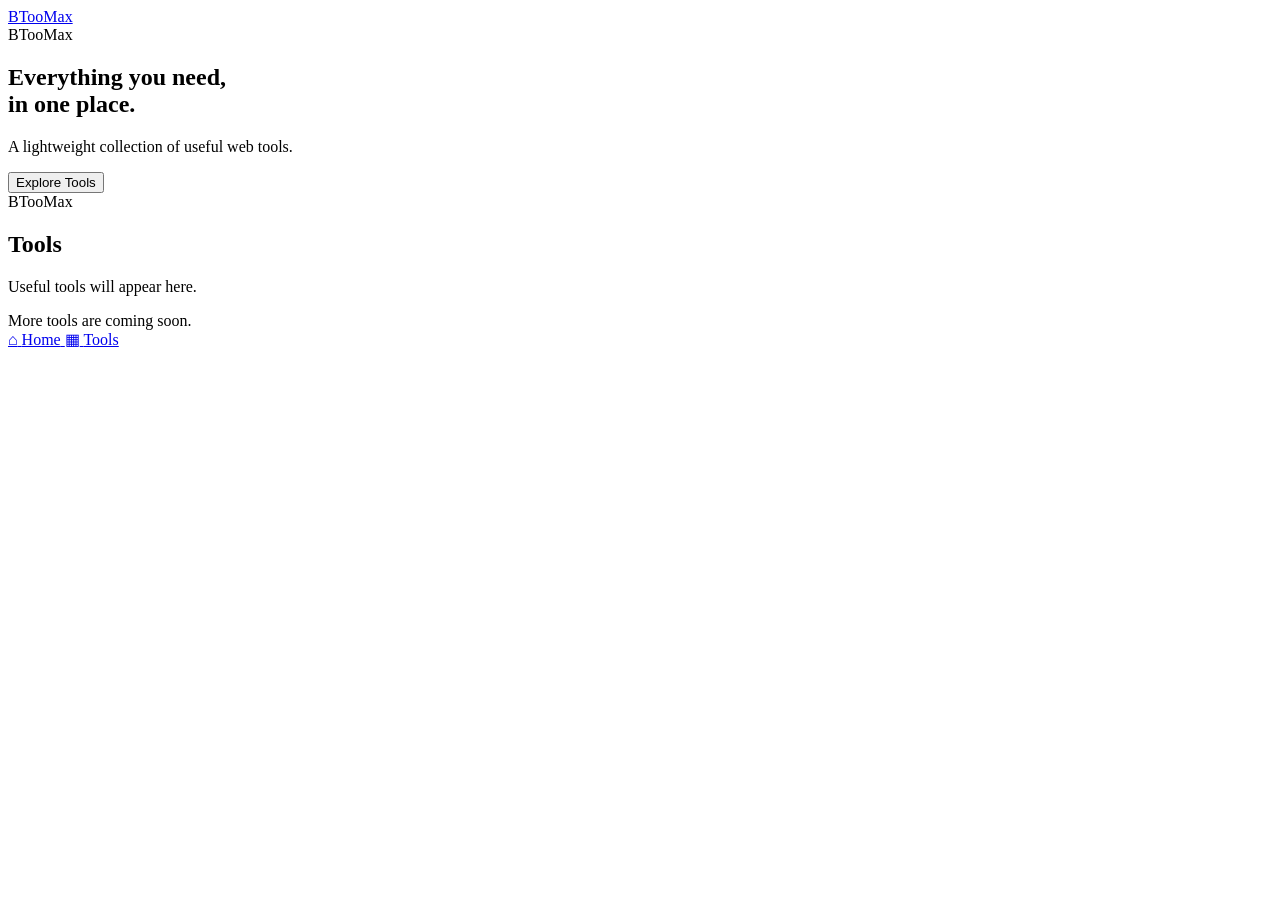
==== index.html @ d12a0102 "Create BTooMax base layout" ====
<!doctype html>
<html lang="en">
<head>
  <meta charset="UTF-8">
  <meta name="viewport" content="width=device-width, initial-scale=1.0">
  <meta name="theme-color" content="#0b0f19">
  <title>BTooMax</title>
  <link rel="stylesheet" href="style.css">
</head>
<body>
  <header class="topbar">
    <a class="brand" href="#home" data-page="home" aria-label="BTooMax Home">BTooMax</a>
  </header>

  <main id="app" class="page">
    <section id="home" class="screen active">
      <div class="hero">
        <span class="eyebrow">BTooMax</span>
        <h1>Everything you need,<br>in one place.</h1>
        <p>A lightweight collection of useful web tools.</p>
        <button class="primary-btn" data-page="tools">Explore Tools</button>
      </div>
    </section>

    <section id="tools" class="screen">
      <div class="section-head">
        <span class="eyebrow">BTooMax</span>
        <h2>Tools</h2>
        <p>Useful tools will appear here.</p>
      </div>
      <div class="empty-state">More tools are coming soon.</div>
    </section>
  </main>

  <nav class="bottom-nav" aria-label="Main navigation">
    <a href="#home" class="nav-item active" data-page="home">
      <span class="nav-icon">⌂</span>
      <span>Home</span>
    </a>
    <a href="#tools" class="nav-item" data-page="tools">
      <span class="nav-icon">▦</span>
      <span>Tools</span>
    </a>
  </nav>

  <script src="script.js"></script>
</body>
</html>
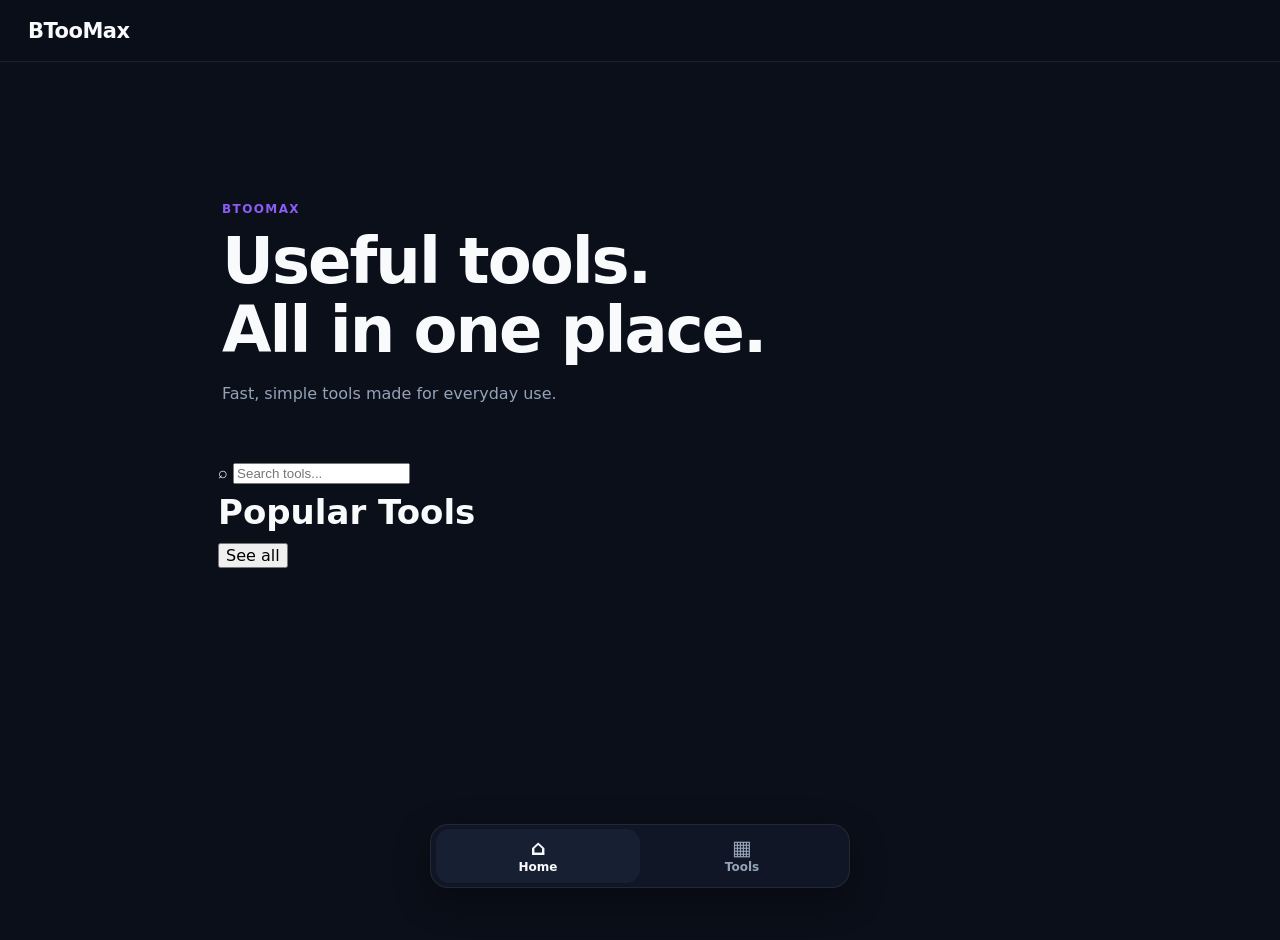
==== commit b1f4d674: "Add home search and popular tools UI" ====
--- a/index.html
+++ b/index.html
@@ -16,31 +16,36 @@
     <section id="home" class="screen active">
       <div class="hero">
         <span class="eyebrow">BTooMax</span>
-        <h1>Everything you need,<br>in one place.</h1>
-        <p>A lightweight collection of useful web tools.</p>
-        <button class="primary-btn" data-page="tools">Explore Tools</button>
+        <h1>Useful tools.<br>All in one place.</h1>
+        <p>Fast, simple tools made for everyday use.</p>
       </div>
+
+      <div class="search-box">
+        <span class="search-icon">⌕</span>
+        <input id="tool-search" type="search" placeholder="Search tools..." autocomplete="off" aria-label="Search tools">
+      </div>
+      <div id="search-results" class="search-results" aria-live="polite"></div>
+
+      <div class="section-title">
+        <h2>Popular Tools</h2>
+        <button class="text-btn" data-page="tools">See all</button>
+      </div>
+      <div id="popular-tools" class="tool-grid"></div>
     </section>
 
     <section id="tools" class="screen">
       <div class="section-head">
         <span class="eyebrow">BTooMax</span>
         <h2>Tools</h2>
-        <p>Useful tools will appear here.</p>
+        <p>Choose a tool to get started.</p>
       </div>
-      <div class="empty-state">More tools are coming soon.</div>
+      <div id="all-tools" class="tool-grid"></div>
     </section>
   </main>
 
   <nav class="bottom-nav" aria-label="Main navigation">
-    <a href="#home" class="nav-item active" data-page="home">
-      <span class="nav-icon">⌂</span>
-      <span>Home</span>
-    </a>
-    <a href="#tools" class="nav-item" data-page="tools">
-      <span class="nav-icon">▦</span>
-      <span>Tools</span>
-    </a>
+    <a href="#home" class="nav-item active" data-page="home"><span class="nav-icon">⌂</span><span>Home</span></a>
+    <a href="#tools" class="nav-item" data-page="tools"><span class="nav-icon">▦</span><span>Tools</span></a>
   </nav>
 
   <script src="script.js"></script>
--- a/style.css
+++ b/style.css
@@ -0,0 +1,126 @@
+:root {
+  --bg: #0b0f19;
+  --surface: #111827;
+  --surface-2: #172033;
+  --text: #f8fafc;
+  --muted: #94a3b8;
+  --accent: #7c3aed;
+  --accent-2: #8b5cf6;
+  --border: rgba(255,255,255,.08);
+}
+* { box-sizing: border-box; }
+html { scroll-behavior: smooth; }
+body {
+  margin: 0;
+  min-height: 100vh;
+  background: var(--bg);
+  color: var(--text);
+  font-family: system-ui, -apple-system, BlinkMacSystemFont, "Segoe UI", sans-serif;
+  padding-bottom: 82px;
+}
+button, a { font: inherit; }
+a { color: inherit; text-decoration: none; }
+
+.topbar {
+  position: sticky;
+  top: 0;
+  z-index: 20;
+  height: 62px;
+  display: flex;
+  align-items: center;
+  padding: 0 18px;
+  background: rgba(11,15,25,.92);
+  border-bottom: 1px solid var(--border);
+  backdrop-filter: blur(12px);
+}
+.brand {
+  font-size: 21px;
+  font-weight: 800;
+  letter-spacing: -.5px;
+}
+.page {
+  width: min(100%, 900px);
+  margin: 0 auto;
+  padding: 18px;
+}
+.screen { display: none; min-height: calc(100vh - 160px); }
+.screen.active { display: block; }
+
+.hero {
+  padding: 12vh 4px 40px;
+}
+.eyebrow {
+  display: inline-block;
+  color: var(--accent-2);
+  font-size: 12px;
+  font-weight: 800;
+  letter-spacing: 1.4px;
+  text-transform: uppercase;
+}
+h1, h2 { margin: 10px 0 12px; line-height: 1.08; }
+h1 { font-size: clamp(36px, 10vw, 64px); letter-spacing: -2px; }
+h2 { font-size: 34px; }
+p { color: var(--muted); line-height: 1.6; }
+.primary-btn {
+  margin-top: 16px;
+  border: 0;
+  border-radius: 12px;
+  padding: 12px 17px;
+  color: white;
+  background: var(--accent);
+  cursor: pointer;
+}
+.primary-btn:active { transform: scale(.98); }
+
+.section-head { padding: 24px 4px 10px; }
+.empty-state {
+  margin-top: 20px;
+  padding: 24px;
+  border: 1px solid var(--border);
+  border-radius: 16px;
+  background: var(--surface);
+  color: var(--muted);
+  text-align: center;
+}
+
+.bottom-nav {
+  position: fixed;
+  left: 50%;
+  bottom: 12px;
+  z-index: 30;
+  transform: translateX(-50%);
+  width: min(calc(100% - 24px), 420px);
+  height: 64px;
+  display: flex;
+  align-items: center;
+  justify-content: space-around;
+  padding: 5px;
+  border: 1px solid var(--border);
+  border-radius: 18px;
+  background: rgba(17,24,39,.95);
+  box-shadow: 0 12px 35px rgba(0,0,0,.35);
+  backdrop-filter: blur(14px);
+}
+.nav-item {
+  width: 50%;
+  height: 54px;
+  display: flex;
+  flex-direction: column;
+  align-items: center;
+  justify-content: center;
+  gap: 2px;
+  border-radius: 14px;
+  color: var(--muted);
+  font-size: 12px;
+  font-weight: 650;
+}
+.nav-item.active {
+  color: var(--text);
+  background: var(--surface-2);
+}
+.nav-icon { font-size: 21px; line-height: 20px; }
+
+@media (min-width: 700px) {
+  .topbar { padding: 0 28px; }
+  .page { padding: 28px; }
+}
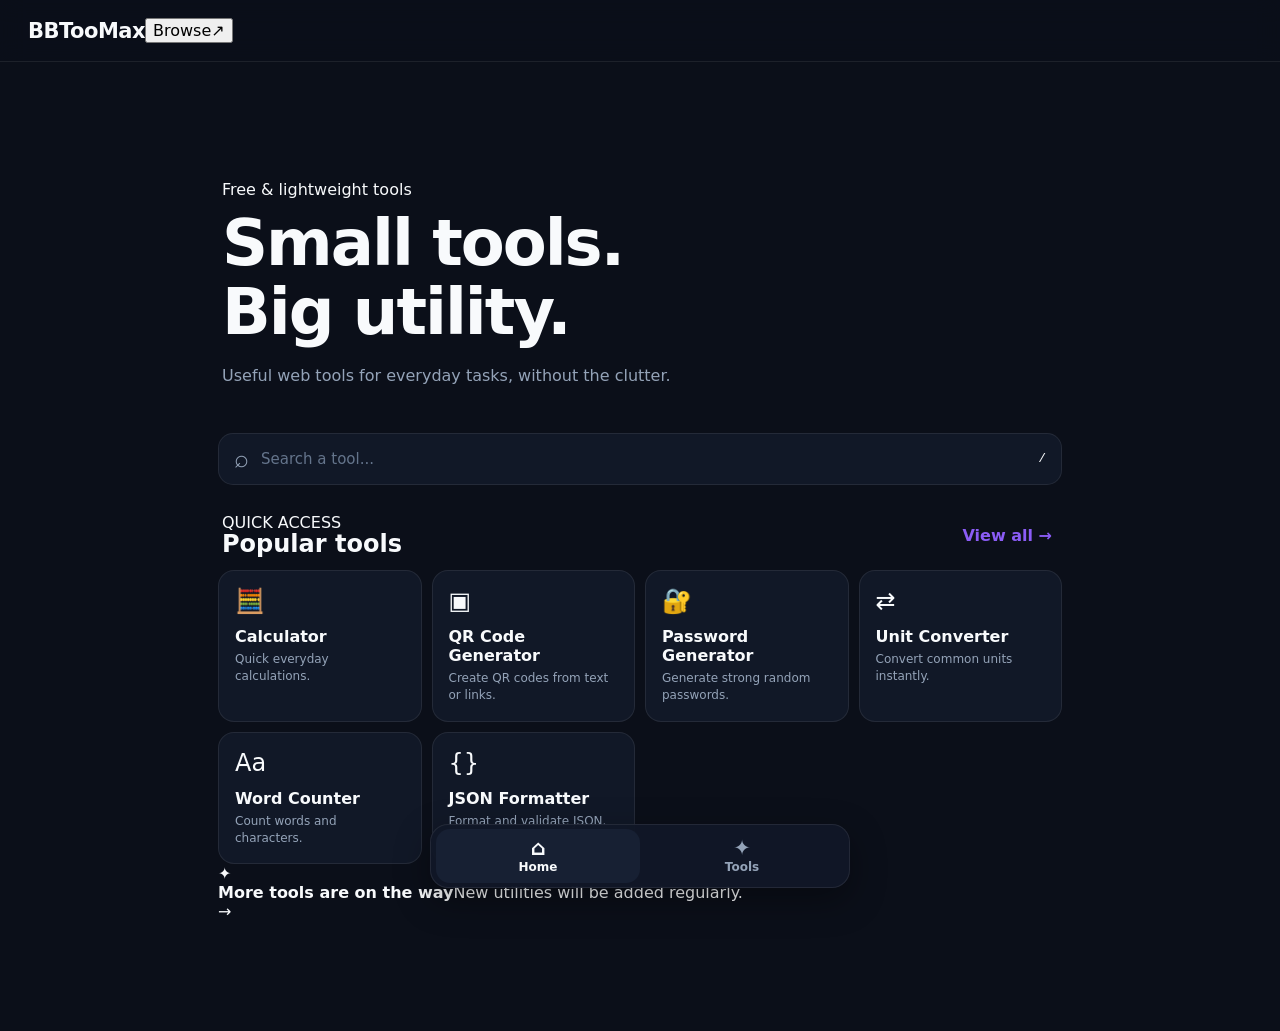
==== commit 422a0d6a: "Modernize BTooMax interface" ====
--- a/index.html
+++ b/index.html
@@ -3,51 +3,63 @@
 <head>
   <meta charset="UTF-8">
   <meta name="viewport" content="width=device-width, initial-scale=1.0">
-  <meta name="theme-color" content="#0b0f19">
-  <title>BTooMax</title>
+  <meta name="theme-color" content="#080a12">
+  <title>BTooMax — Simple tools, made better</title>
   <link rel="stylesheet" href="style.css">
 </head>
 <body>
+  <div class="ambient ambient-one"></div><div class="ambient ambient-two"></div>
+
   <header class="topbar">
-    <a class="brand" href="#home" data-page="home" aria-label="BTooMax Home">BTooMax</a>
+    <a class="brand" href="#home" data-page="home" aria-label="BTooMax Home">
+      <span class="brand-mark">B</span><span>BTooMax</span>
+    </a>
+    <button class="header-tools" data-page="tools"><span>Browse</span><span class="arrow">↗</span></button>
   </header>
 
-  <main id="app" class="page">
+  <main class="page">
     <section id="home" class="screen active">
       <div class="hero">
-        <span class="eyebrow">BTooMax</span>
-        <h1>Useful tools.<br>All in one place.</h1>
-        <p>Fast, simple tools made for everyday use.</p>
+        <div class="hero-badge"><span class="status-dot"></span> Free &amp; lightweight tools</div>
+        <h1>Small tools.<br><span>Big utility.</span></h1>
+        <p>Useful web tools for everyday tasks, without the clutter.</p>
       </div>
 
-      <div class="search-box">
-        <span class="search-icon">⌕</span>
-        <input id="tool-search" type="search" placeholder="Search tools..." autocomplete="off" aria-label="Search tools">
+      <div class="search-wrap">
+        <div class="search-box">
+          <span class="search-icon">⌕</span>
+          <input id="tool-search" type="search" placeholder="Search a tool..." autocomplete="off" aria-label="Search tools">
+          <kbd>/</kbd>
+        </div>
+        <div id="search-results" class="search-results" aria-live="polite"></div>
       </div>
-      <div id="search-results" class="search-results" aria-live="polite"></div>
 
       <div class="section-title">
-        <h2>Popular Tools</h2>
-        <button class="text-btn" data-page="tools">See all</button>
+        <div><span class="section-kicker">QUICK ACCESS</span><h2>Popular tools</h2></div>
+        <button class="text-btn" data-page="tools">View all <span>→</span></button>
       </div>
       <div id="popular-tools" class="tool-grid"></div>
+
+      <div class="mini-banner">
+        <div class="banner-icon">✦</div>
+        <div><strong>More tools are on the way</strong><span>New utilities will be added regularly.</span></div>
+        <span class="banner-arrow">→</span>
+      </div>
     </section>
 
     <section id="tools" class="screen">
-      <div class="section-head">
-        <span class="eyebrow">BTooMax</span>
-        <h2>Tools</h2>
-        <p>Choose a tool to get started.</p>
+      <div class="tools-heading">
+        <div><span class="section-kicker">BTOOMAX TOOLKIT</span><h2>All tools</h2><p>Pick a tool and get straight to work.</p></div>
+        <div class="tool-count"><strong id="tool-count">12</strong><span>tools</span></div>
       </div>
-      <div id="all-tools" class="tool-grid"></div>
+      <div id="all-tools" class="tool-grid all-tools-grid"></div>
     </section>
   </main>
 
   <nav class="bottom-nav" aria-label="Main navigation">
     <a href="#home" class="nav-item active" data-page="home"><span class="nav-icon">⌂</span><span>Home</span></a>
-    <a href="#tools" class="nav-item" data-page="tools"><span class="nav-icon">▦</span><span>Tools</span></a>
+    <a href="#tools" class="nav-item" data-page="tools"><span class="nav-icon">✦</span><span>Tools</span></a>
   </nav>
-
   <script src="script.js"></script>
 </body>
 </html>
--- a/style.css
+++ b/style.css
@@ -1,126 +1,28 @@
 :root {
-  --bg: #0b0f19;
-  --surface: #111827;
-  --surface-2: #172033;
-  --text: #f8fafc;
-  --muted: #94a3b8;
-  --accent: #7c3aed;
-  --accent-2: #8b5cf6;
-  --border: rgba(255,255,255,.08);
+  --bg:#0b0f19; --surface:#111827; --surface-2:#172033; --text:#f8fafc;
+  --muted:#94a3b8; --accent:#7c3aed; --accent-2:#8b5cf6; --border:rgba(255,255,255,.08);
 }
-* { box-sizing: border-box; }
-html { scroll-behavior: smooth; }
-body {
-  margin: 0;
-  min-height: 100vh;
-  background: var(--bg);
-  color: var(--text);
-  font-family: system-ui, -apple-system, BlinkMacSystemFont, "Segoe UI", sans-serif;
-  padding-bottom: 82px;
-}
-button, a { font: inherit; }
-a { color: inherit; text-decoration: none; }
-
-.topbar {
-  position: sticky;
-  top: 0;
-  z-index: 20;
-  height: 62px;
-  display: flex;
-  align-items: center;
-  padding: 0 18px;
-  background: rgba(11,15,25,.92);
-  border-bottom: 1px solid var(--border);
-  backdrop-filter: blur(12px);
-}
-.brand {
-  font-size: 21px;
-  font-weight: 800;
-  letter-spacing: -.5px;
-}
-.page {
-  width: min(100%, 900px);
-  margin: 0 auto;
-  padding: 18px;
-}
-.screen { display: none; min-height: calc(100vh - 160px); }
-.screen.active { display: block; }
-
-.hero {
-  padding: 12vh 4px 40px;
-}
-.eyebrow {
-  display: inline-block;
-  color: var(--accent-2);
-  font-size: 12px;
-  font-weight: 800;
-  letter-spacing: 1.4px;
-  text-transform: uppercase;
-}
-h1, h2 { margin: 10px 0 12px; line-height: 1.08; }
-h1 { font-size: clamp(36px, 10vw, 64px); letter-spacing: -2px; }
-h2 { font-size: 34px; }
-p { color: var(--muted); line-height: 1.6; }
-.primary-btn {
-  margin-top: 16px;
-  border: 0;
-  border-radius: 12px;
-  padding: 12px 17px;
-  color: white;
-  background: var(--accent);
-  cursor: pointer;
-}
-.primary-btn:active { transform: scale(.98); }
-
-.section-head { padding: 24px 4px 10px; }
-.empty-state {
-  margin-top: 20px;
-  padding: 24px;
-  border: 1px solid var(--border);
-  border-radius: 16px;
-  background: var(--surface);
-  color: var(--muted);
-  text-align: center;
-}
-
-.bottom-nav {
-  position: fixed;
-  left: 50%;
-  bottom: 12px;
-  z-index: 30;
-  transform: translateX(-50%);
-  width: min(calc(100% - 24px), 420px);
-  height: 64px;
-  display: flex;
-  align-items: center;
-  justify-content: space-around;
-  padding: 5px;
-  border: 1px solid var(--border);
-  border-radius: 18px;
-  background: rgba(17,24,39,.95);
-  box-shadow: 0 12px 35px rgba(0,0,0,.35);
-  backdrop-filter: blur(14px);
-}
-.nav-item {
-  width: 50%;
-  height: 54px;
-  display: flex;
-  flex-direction: column;
-  align-items: center;
-  justify-content: center;
-  gap: 2px;
-  border-radius: 14px;
-  color: var(--muted);
-  font-size: 12px;
-  font-weight: 650;
-}
-.nav-item.active {
-  color: var(--text);
-  background: var(--surface-2);
-}
-.nav-icon { font-size: 21px; line-height: 20px; }
-
-@media (min-width: 700px) {
-  .topbar { padding: 0 28px; }
-  .page { padding: 28px; }
-}
+*{box-sizing:border-box}
+html{scroll-behavior:smooth}
+body{margin:0;min-height:100vh;background:var(--bg);color:var(--text);font-family:system-ui,-apple-system,BlinkMacSystemFont,"Segoe UI",sans-serif;padding-bottom:82px}
+button,input,a{font:inherit} a{color:inherit;text-decoration:none}
+.topbar{position:sticky;top:0;z-index:20;height:62px;display:flex;align-items:center;padding:0 18px;background:rgba(11,15,25,.92);border-bottom:1px solid var(--border);backdrop-filter:blur(12px)}
+.brand{font-size:21px;font-weight:800;letter-spacing:-.5px}
+.page{width:min(100%,900px);margin:0 auto;padding:18px}
+.screen{display:none;min-height:calc(100vh - 160px)} .screen.active{display:block}
+.hero{padding:7vh 4px 28px}.eyebrow{display:inline-block;color:var(--accent-2);font-size:12px;font-weight:800;letter-spacing:1.4px;text-transform:uppercase}
+h1,h2{margin:10px 0 12px;line-height:1.08} h1{font-size:clamp(36px,10vw,64px);letter-spacing:-2px} h2{font-size:24px} p{color:var(--muted);line-height:1.6}
+.search-box{height:52px;display:flex;align-items:center;gap:10px;padding:0 15px;background:var(--surface);border:1px solid var(--border);border-radius:15px}
+.search-icon{font-size:25px;color:var(--muted)} .search-box input{width:100%;border:0;outline:0;background:transparent;color:var(--text);font-size:15px}.search-box input::placeholder{color:#64748b}
+.search-results{display:grid;gap:8px;margin-top:10px}.search-results:empty{display:none}
+.search-result{padding:12px 14px;border:1px solid var(--border);border-radius:12px;background:var(--surface);color:var(--text);cursor:pointer}
+.search-result small{display:block;color:var(--muted);margin-top:3px}
+.section-title{display:flex;align-items:center;justify-content:space-between;margin:28px 4px 12px}.section-title h2{margin:0}.text-btn{border:0;background:transparent;color:var(--accent-2);font-weight:700;cursor:pointer}
+.tool-grid{display:grid;grid-template-columns:repeat(2,minmax(0,1fr));gap:10px}
+.tool-card{display:block;min-height:125px;padding:16px;border:1px solid var(--border);border-radius:16px;background:var(--surface);transition:transform .15s,border-color .15s}
+.tool-card:active{transform:scale(.98)} .tool-card:hover{border-color:rgba(139,92,246,.45)}
+.tool-icon{font-size:24px;margin-bottom:12px}.tool-name{font-weight:750}.tool-desc{margin-top:5px;color:var(--muted);font-size:12px;line-height:1.45}
+.section-head{padding:24px 4px 16px}
+.bottom-nav{position:fixed;left:50%;bottom:12px;z-index:30;transform:translateX(-50%);width:min(calc(100% - 24px),420px);height:64px;display:flex;align-items:center;justify-content:space-around;padding:5px;border:1px solid var(--border);border-radius:18px;background:rgba(17,24,39,.95);box-shadow:0 12px 35px rgba(0,0,0,.35);backdrop-filter:blur(14px)}
+.nav-item{width:50%;height:54px;display:flex;flex-direction:column;align-items:center;justify-content:center;gap:2px;border-radius:14px;color:var(--muted);font-size:12px;font-weight:650}.nav-item.active{color:var(--text);background:var(--surface-2)}.nav-icon{font-size:21px;line-height:20px}
+@media(min-width:700px){.topbar{padding:0 28px}.page{padding:28px}.tool-grid{grid-template-columns:repeat(4,minmax(0,1fr))}.hero{padding-top:10vh}}
